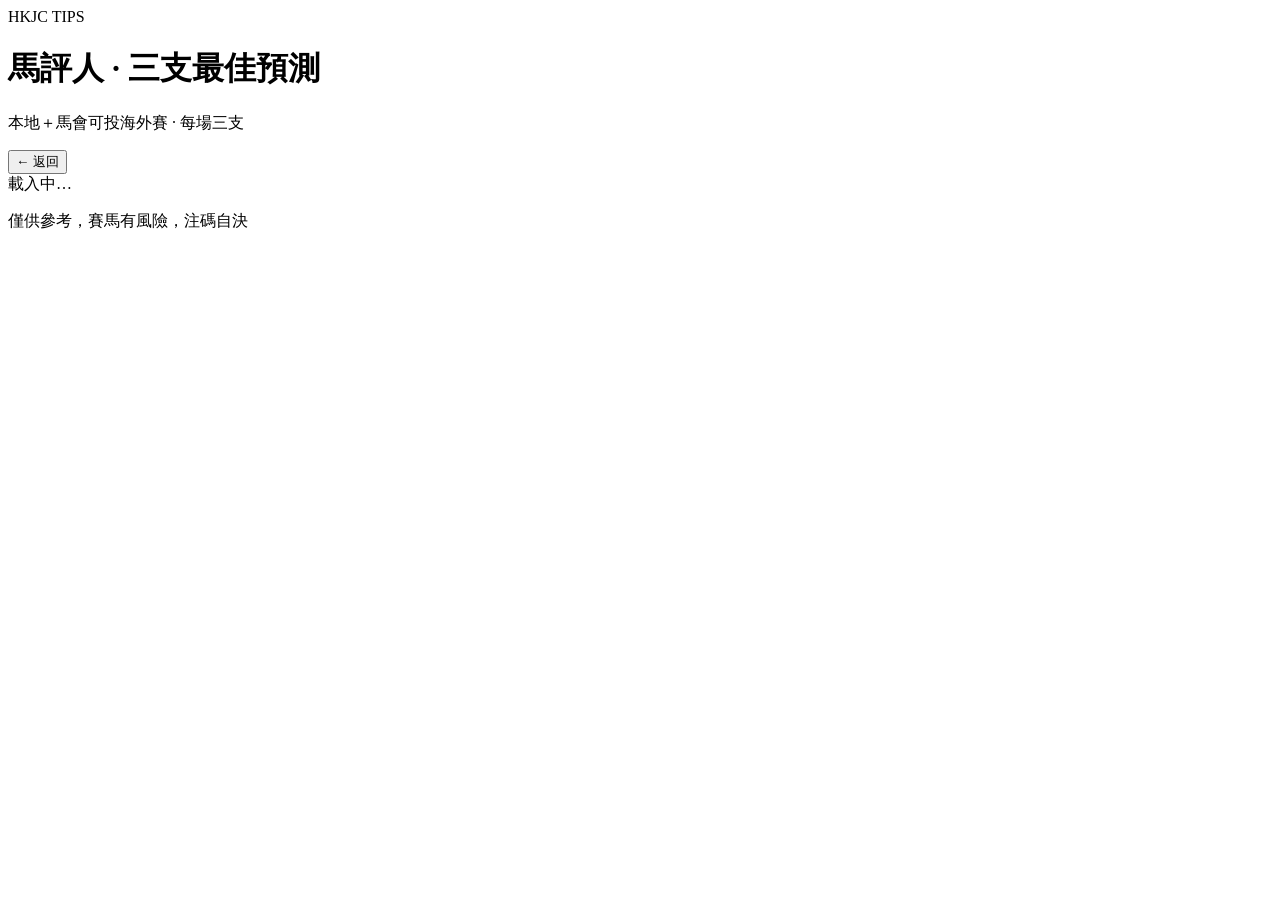
==== docs/index.html @ e27953b1 "Add HKJC tip board under docs/" ====
<!DOCTYPE html>
<html lang="zh-HK">
<head>
  <meta charset="UTF-8" />
  <meta name="viewport" content="width=device-width, initial-scale=1, viewport-fit=cover" />
  <meta name="theme-color" content="#b8dff5" />
  <meta name="description" content="馬評人 · 三支最佳預測 — 每場只推三支" />
  <title>馬評人 · 三支最佳預測</title>
  <link rel="preconnect" href="https://fonts.googleapis.com" />
  <link rel="preconnect" href="https://fonts.gstatic.com" crossorigin />
  <link href="https://fonts.googleapis.com/css2?family=Noto+Sans+TC:wght@400;600;700&display=swap" rel="stylesheet" />
  <link rel="stylesheet" href="styles.css?v=1789803860" />
</head>
<body>
  <div class="app">
    <header class="header">
      <div class="header-eyebrow">HKJC TIPS</div>
      <h1>馬評人 · 三支最佳預測</h1>
      <p class="header-sub">本地＋馬會可投海外賽 · 每場三支</p>
      <p class="header-updated" id="header-updated"></p>
    </header>

    <nav id="nav-bar" class="nav-bar hidden" aria-label="導航">
      <button type="button" id="btn-back" class="btn-back" aria-label="返回賽日列表">
        ← 返回
      </button>
      <span id="nav-title" class="nav-title"></span>
    </nav>

    <div id="loading" class="state-msg">載入中…</div>

    <main id="view-meetings" class="meeting-list hidden" aria-label="賽日列表"></main>
    <main id="view-races" class="hidden" aria-label="場次預測"></main>

    <footer class="footer">
      <p>僅供參考，賽馬有風險，注碼自決</p>
    </footer>
  </div>
  <script src="app.js?v=1789803860"></script>
</body>
</html>
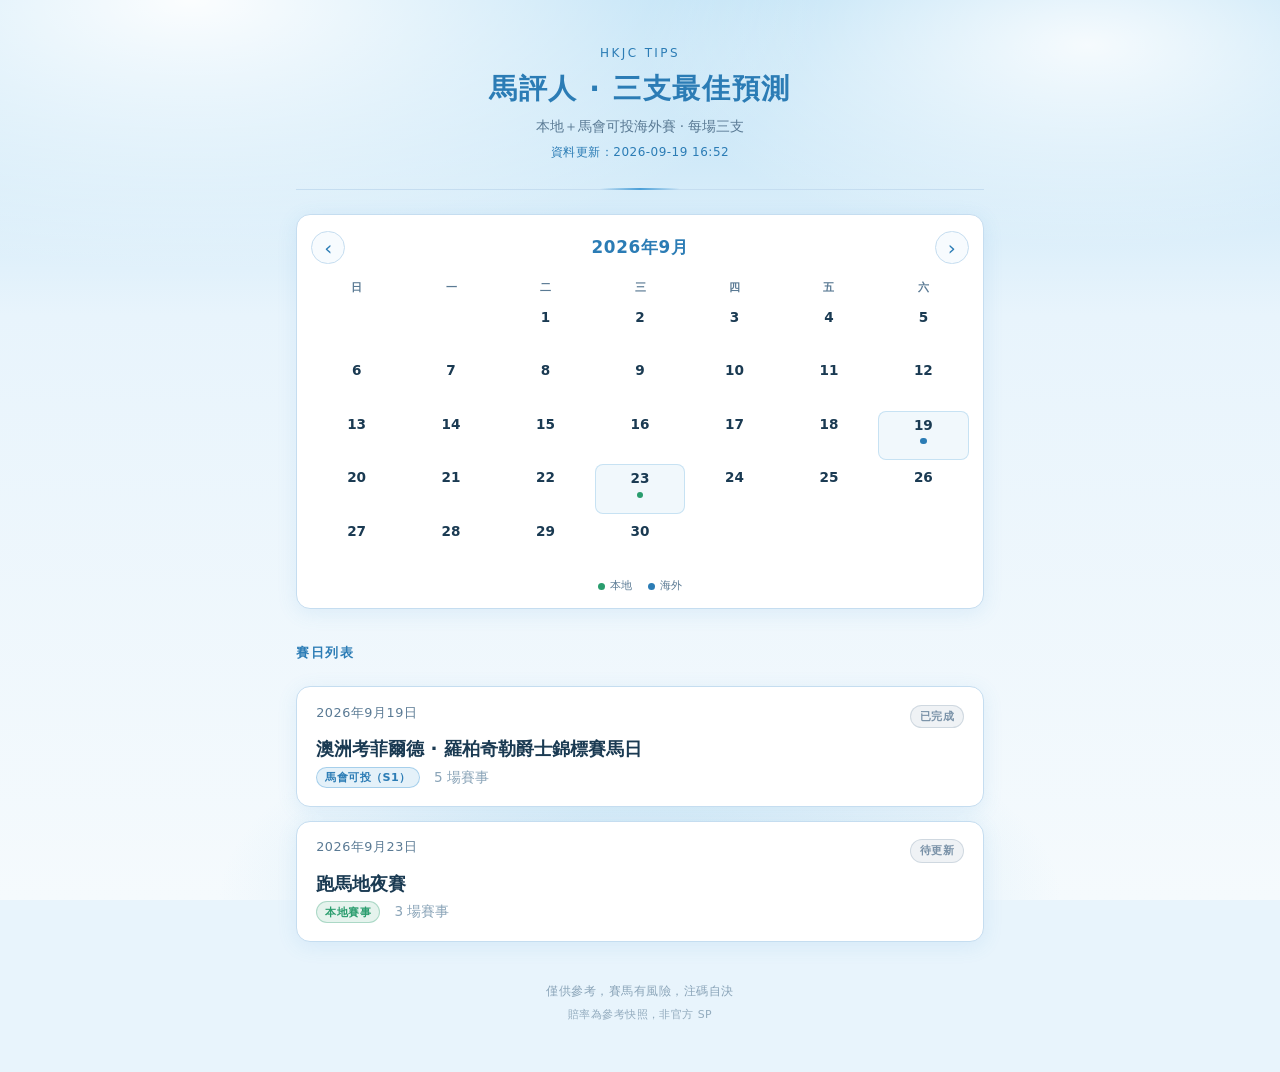
==== commit bfbe74bd: "Add calendar, post times, and odds" ====
--- a/docs/index.html
+++ b/docs/index.html
@@ -9,7 +9,7 @@
   <link rel="preconnect" href="https://fonts.googleapis.com" />
   <link rel="preconnect" href="https://fonts.gstatic.com" crossorigin />
   <link href="https://fonts.googleapis.com/css2?family=Noto+Sans+TC:wght@400;600;700&display=swap" rel="stylesheet" />
-  <link rel="stylesheet" href="styles.css?v=1789803860" />
+  <link rel="stylesheet" href="styles.css?v=202609191655" />
 </head>
 <body>
   <div class="app">
@@ -34,8 +34,9 @@
 
     <footer class="footer">
       <p>僅供參考，賽馬有風險，注碼自決</p>
+      <p class="footer-note">賠率為參考快照，非官方 SP</p>
     </footer>
   </div>
-  <script src="app.js?v=1789803860"></script>
+  <script src="app.js?v=202609191655"></script>
 </body>
 </html>
--- a/docs/styles.css
+++ b/docs/styles.css
@@ -0,0 +1,779 @@
+/* HKJC Tip Board — blue sky & white clouds */
+:root {
+  --bg: #e8f4fc;
+  --bg-elevated: #f7fbfe;
+  --bg-card: #ffffff;
+  --bg-card-hover: #f0f8ff;
+  --border: #c5ddf0;
+  --border-accent: #5ba3d9;
+  --text: #1a3a52;
+  --text-muted: #5a7a94;
+  --text-dim: #8aa4b8;
+  --sky: #4a9fd8;
+  --sky-deep: #2b7cb5;
+  --sky-soft: #7ec4ea;
+  --cloud: #ffffff;
+  --accent: #3d8ec9;
+  --badge-bg: linear-gradient(135deg, #4a9fd8, #7ec4ea);
+  --badge-text: #ffffff;
+  --rank1: #2b7cb5;
+  --rank2: #5a8fb0;
+  --rank3: #7a9eb5;
+  --status-live: #2a9d6e;
+  --status-pending: #7a92a8;
+  --radius: 14px;
+  --radius-sm: 10px;
+  --shadow: 0 4px 20px rgba(74, 159, 216, 0.12);
+  --font: "Noto Sans TC", "PingFang HK", "Microsoft JhengHei",
+    "Hiragino Sans GB", "Heiti TC", system-ui, sans-serif;
+}
+
+*,
+*::before,
+*::after {
+  box-sizing: border-box;
+  margin: 0;
+  padding: 0;
+}
+
+html {
+  font-size: 16px;
+  -webkit-text-size-adjust: 100%;
+}
+
+body {
+  font-family: var(--font);
+  background: var(--bg);
+  color: var(--text);
+  min-height: 100vh;
+  line-height: 1.5;
+  background-image:
+    radial-gradient(ellipse 90% 55% at 15% 0%, rgba(255, 255, 255, 0.95), transparent 55%),
+    radial-gradient(ellipse 70% 45% at 85% 5%, rgba(255, 255, 255, 0.85), transparent 50%),
+    radial-gradient(ellipse 60% 40% at 50% 100%, rgba(126, 196, 234, 0.35), transparent 55%),
+    linear-gradient(180deg, #b8dff5 0%, #e8f4fc 35%, #f5fafd 100%);
+  background-attachment: fixed;
+}
+
+.app {
+  max-width: 720px;
+  margin: 0 auto;
+  padding: 1.25rem 1rem 3rem;
+  min-height: 100vh;
+  display: flex;
+  flex-direction: column;
+}
+
+.header {
+  text-align: center;
+  padding: 1.5rem 0 1.75rem;
+  border-bottom: 1px solid var(--border);
+  margin-bottom: 1.5rem;
+  position: relative;
+}
+
+.header::after {
+  content: "";
+  position: absolute;
+  bottom: -1px;
+  left: 50%;
+  transform: translateX(-50%);
+  width: 80px;
+  height: 2px;
+  background: linear-gradient(90deg, transparent, var(--sky), transparent);
+}
+
+.header-eyebrow {
+  font-size: 0.75rem;
+  letter-spacing: 0.2em;
+  color: var(--sky-deep);
+  text-transform: uppercase;
+  margin-bottom: 0.4rem;
+}
+
+.header h1 {
+  font-size: 1.55rem;
+  font-weight: 700;
+  letter-spacing: 0.06em;
+  color: var(--sky-deep);
+}
+
+.header-sub {
+  margin-top: 0.35rem;
+  font-size: 0.85rem;
+  color: var(--text-muted);
+}
+
+.nav-bar {
+  display: flex;
+  align-items: center;
+  gap: 0.75rem;
+  margin-bottom: 1.25rem;
+  min-height: 2.25rem;
+}
+
+.btn-back {
+  appearance: none;
+  border: 1px solid var(--border);
+  background: var(--bg-card);
+  color: var(--text);
+  font-family: inherit;
+  font-size: 0.875rem;
+  padding: 0.45rem 0.9rem;
+  border-radius: 999px;
+  cursor: pointer;
+  display: inline-flex;
+  align-items: center;
+  gap: 0.35rem;
+  transition: background 0.15s, border-color 0.15s, box-shadow 0.15s;
+  box-shadow: var(--shadow);
+}
+
+.btn-back:hover {
+  background: var(--bg-card-hover);
+  border-color: var(--border-accent);
+}
+
+.btn-back:focus-visible {
+  outline: 2px solid var(--sky);
+  outline-offset: 2px;
+}
+
+.nav-title {
+  font-size: 0.95rem;
+  color: var(--text-muted);
+  flex: 1;
+  overflow: hidden;
+  text-overflow: ellipsis;
+  white-space: nowrap;
+}
+
+.meeting-list {
+  display: flex;
+  flex-direction: column;
+  gap: 0.85rem;
+}
+
+.meeting-card {
+  background: var(--bg-card);
+  border: 1px solid var(--border);
+  border-radius: var(--radius);
+  padding: 1.1rem 1.2rem;
+  cursor: pointer;
+  transition: background 0.15s, border-color 0.15s, transform 0.12s, box-shadow 0.15s;
+  box-shadow: var(--shadow);
+  text-align: left;
+  width: 100%;
+  font-family: inherit;
+  color: inherit;
+}
+
+.meeting-card:hover {
+  background: var(--bg-card-hover);
+  border-color: var(--border-accent);
+  transform: translateY(-1px);
+  box-shadow: 0 6px 24px rgba(74, 159, 216, 0.18);
+}
+
+.meeting-card:focus-visible {
+  outline: 2px solid var(--sky);
+  outline-offset: 2px;
+}
+
+.meeting-card-top {
+  display: flex;
+  justify-content: space-between;
+  align-items: flex-start;
+  gap: 0.75rem;
+  margin-bottom: 0.5rem;
+}
+
+.meeting-date {
+  font-size: 0.8rem;
+  color: var(--text-muted);
+  letter-spacing: 0.04em;
+}
+
+.meeting-venue {
+  font-size: 1.15rem;
+  font-weight: 700;
+  color: var(--text);
+  margin-bottom: 0.35rem;
+}
+
+.meeting-meta {
+  font-size: 0.85rem;
+  color: var(--text-dim);
+}
+
+.status-pill {
+  font-size: 0.7rem;
+  font-weight: 600;
+  padding: 0.2rem 0.55rem;
+  border-radius: 999px;
+  white-space: nowrap;
+  letter-spacing: 0.04em;
+}
+
+.status-pill.live {
+  background: rgba(42, 157, 110, 0.12);
+  color: var(--status-live);
+  border: 1px solid rgba(42, 157, 110, 0.3);
+}
+
+.status-pill.pending {
+  background: rgba(122, 146, 168, 0.12);
+  color: var(--status-pending);
+  border: 1px solid rgba(122, 146, 168, 0.28);
+}
+
+.race-list {
+  display: flex;
+  flex-direction: column;
+  gap: 1.25rem;
+}
+
+.race-block {
+  background: var(--bg-card);
+  border: 1px solid var(--border);
+  border-radius: var(--radius);
+  overflow: hidden;
+  box-shadow: var(--shadow);
+}
+
+.race-header {
+  padding: 0.9rem 1.1rem;
+  border-bottom: 1px solid var(--border);
+  display: flex;
+  align-items: baseline;
+  justify-content: space-between;
+  gap: 0.75rem;
+  background: linear-gradient(180deg, #f0f8ff, var(--bg-elevated));
+}
+
+.race-no-name {
+  display: flex;
+  align-items: baseline;
+  gap: 0.6rem;
+  flex-wrap: wrap;
+}
+
+.race-no {
+  font-weight: 700;
+  color: var(--sky-deep);
+  font-size: 0.95rem;
+  letter-spacing: 0.03em;
+}
+
+.race-name {
+  font-size: 1rem;
+  font-weight: 600;
+  color: var(--text);
+}
+
+.race-note {
+  font-size: 0.75rem;
+  color: var(--text-muted);
+  white-space: nowrap;
+}
+
+.section-label {
+  padding: 0.65rem 1.1rem 0.35rem;
+  font-size: 0.75rem;
+  letter-spacing: 0.12em;
+  color: var(--sky-deep);
+  font-weight: 600;
+}
+
+.top3-list {
+  list-style: none;
+  padding: 0.25rem 0.75rem 0.9rem;
+}
+
+.horse-row {
+  display: grid;
+  grid-template-columns: 2rem 2.4rem 1fr auto;
+  align-items: center;
+  gap: 0.65rem;
+  padding: 0.7rem 0.5rem;
+  border-radius: var(--radius-sm);
+  border-bottom: 1px solid rgba(197, 221, 240, 0.7);
+}
+
+.horse-row:last-child {
+  border-bottom: none;
+}
+
+.horse-row.rank-1 {
+  background: linear-gradient(90deg, rgba(74, 159, 216, 0.12), transparent 70%);
+}
+
+.rank-mark {
+  font-size: 1.15rem;
+  font-weight: 700;
+  text-align: center;
+  line-height: 1;
+}
+
+.rank-mark.r1 { color: var(--rank1); }
+.rank-mark.r2 { color: var(--rank2); }
+.rank-mark.r3 { color: var(--rank3); }
+
+.saddle {
+  width: 2.2rem;
+  height: 2.2rem;
+  display: flex;
+  align-items: center;
+  justify-content: center;
+  border-radius: 6px;
+  font-weight: 800;
+  font-size: 0.95rem;
+  background: #f5fafd;
+  border: 2px solid var(--border);
+  color: var(--text);
+}
+
+.horse-row.rank-1 .saddle {
+  border-color: var(--sky);
+  color: var(--sky-deep);
+  background: #eaf5fc;
+  box-shadow: 0 0 10px rgba(74, 159, 216, 0.2);
+}
+
+.horse-names {
+  min-width: 0;
+}
+
+.horse-zh {
+  font-size: 1.05rem;
+  font-weight: 700;
+  color: var(--text);
+  overflow: hidden;
+  text-overflow: ellipsis;
+  white-space: nowrap;
+}
+
+.horse-en {
+  font-size: 0.75rem;
+  color: var(--text-muted);
+  overflow: hidden;
+  text-overflow: ellipsis;
+  white-space: nowrap;
+  margin-top: 0.1rem;
+}
+
+.badge-win {
+  font-size: 0.65rem;
+  font-weight: 700;
+  letter-spacing: 0.06em;
+  padding: 0.25rem 0.5rem;
+  border-radius: 4px;
+  background: var(--badge-bg);
+  color: var(--badge-text);
+  white-space: nowrap;
+  box-shadow: 0 2px 8px rgba(74, 159, 216, 0.3);
+}
+
+.empty-tip {
+  padding: 1.25rem 1.1rem 1.4rem;
+  text-align: center;
+  color: var(--text-dim);
+  font-size: 0.95rem;
+  letter-spacing: 0.15em;
+}
+
+.state-msg {
+  text-align: center;
+  padding: 2.5rem 1rem;
+  color: var(--text-muted);
+  font-size: 0.95rem;
+}
+
+.state-msg.error {
+  color: #c45c5c;
+}
+
+.footer {
+  margin-top: auto;
+  padding-top: 2.5rem;
+  text-align: center;
+}
+
+.footer p {
+  font-size: 0.75rem;
+  color: var(--text-dim);
+  letter-spacing: 0.04em;
+  line-height: 1.6;
+}
+
+.hidden {
+  display: none !important;
+}
+
+@media (max-width: 480px) {
+  .header h1 {
+    font-size: 1.3rem;
+  }
+
+  .app {
+    padding: 1rem 0.75rem 2.5rem;
+  }
+
+  .horse-row {
+    grid-template-columns: 1.75rem 2.1rem 1fr auto;
+    gap: 0.45rem;
+  }
+
+  .horse-zh {
+    font-size: 0.98rem;
+  }
+
+  .badge-win {
+    font-size: 0.6rem;
+    padding: 0.2rem 0.4rem;
+  }
+
+  .meeting-venue {
+    font-size: 1.05rem;
+  }
+}
+
+@media (min-width: 640px) {
+  .header h1 {
+    font-size: 1.75rem;
+  }
+}
+
+
+.type-pill {
+  display: inline-block;
+  font-size: 0.7rem;
+  font-weight: 600;
+  padding: 0.15rem 0.5rem;
+  border-radius: 999px;
+  margin-right: 0.4rem;
+  letter-spacing: 0.04em;
+}
+.type-pill.overseas {
+  background: rgba(74, 159, 216, 0.15);
+  color: var(--sky-deep);
+  border: 1px solid rgba(74, 159, 216, 0.4);
+}
+.type-pill.local {
+  background: rgba(42, 157, 110, 0.12);
+  color: var(--status-live);
+  border: 1px solid rgba(42, 157, 110, 0.3);
+}
+.meeting-meta-row {
+  display: flex;
+  flex-wrap: wrap;
+  align-items: center;
+  gap: 0.35rem 0.5rem;
+  font-size: 0.85rem;
+  color: var(--text-dim);
+}
+
+.header-updated {
+  margin-top: 0.4rem;
+  font-size: 0.75rem;
+  color: var(--sky-deep);
+  letter-spacing: 0.04em;
+}
+
+/* ——— Calendar ——— */
+.calendar-panel {
+  background: var(--bg-card);
+  border: 1px solid var(--border);
+  border-radius: var(--radius);
+  padding: 1rem 0.9rem 0.85rem;
+  margin-bottom: 1.25rem;
+  box-shadow: var(--shadow);
+}
+
+.cal-header {
+  display: flex;
+  align-items: center;
+  justify-content: space-between;
+  gap: 0.5rem;
+  margin-bottom: 0.75rem;
+}
+
+.cal-title {
+  font-size: 1.05rem;
+  font-weight: 700;
+  color: var(--sky-deep);
+  letter-spacing: 0.04em;
+}
+
+.cal-nav {
+  appearance: none;
+  width: 2.1rem;
+  height: 2.1rem;
+  border-radius: 999px;
+  border: 1px solid var(--border);
+  background: var(--bg-elevated);
+  color: var(--sky-deep);
+  font-size: 1.25rem;
+  line-height: 1;
+  cursor: pointer;
+  font-family: inherit;
+  transition: background 0.15s, border-color 0.15s;
+}
+
+.cal-nav:hover {
+  background: var(--bg-card-hover);
+  border-color: var(--border-accent);
+}
+
+.cal-nav:focus-visible {
+  outline: 2px solid var(--sky);
+  outline-offset: 2px;
+}
+
+.cal-weekdays {
+  display: grid;
+  grid-template-columns: repeat(7, 1fr);
+  gap: 0.2rem;
+  margin-bottom: 0.25rem;
+}
+
+.cal-wd {
+  text-align: center;
+  font-size: 0.7rem;
+  color: var(--text-muted);
+  font-weight: 600;
+  padding: 0.2rem 0;
+}
+
+.cal-grid {
+  display: grid;
+  grid-template-columns: repeat(7, 1fr);
+  gap: 0.25rem;
+}
+
+.cal-cell {
+  position: relative;
+  min-height: 3.1rem;
+  border-radius: 8px;
+  padding: 0.25rem 0.15rem 0.35rem;
+  display: flex;
+  flex-direction: column;
+  align-items: center;
+  gap: 0.1rem;
+  background: transparent;
+}
+
+.cal-cell.empty {
+  visibility: hidden;
+  pointer-events: none;
+}
+
+.cal-cell.race-day {
+  cursor: pointer;
+  background: rgba(74, 159, 216, 0.08);
+  border: 1px solid rgba(74, 159, 216, 0.25);
+  transition: background 0.12s, border-color 0.12s, transform 0.1s;
+}
+
+.cal-cell.race-day:hover {
+  background: rgba(74, 159, 216, 0.16);
+  border-color: var(--border-accent);
+  transform: translateY(-1px);
+}
+
+.cal-cell.race-day:focus-visible {
+  outline: 2px solid var(--sky);
+  outline-offset: 1px;
+}
+
+.cal-cell.today .cal-num {
+  background: var(--sky-deep);
+  color: #fff;
+  border-radius: 999px;
+  width: 1.55rem;
+  height: 1.55rem;
+  display: inline-flex;
+  align-items: center;
+  justify-content: center;
+}
+
+.cal-num {
+  font-size: 0.85rem;
+  font-weight: 700;
+  color: var(--text);
+  line-height: 1.4;
+}
+
+.cal-dots {
+  display: flex;
+  gap: 0.2rem;
+  margin-top: 0.1rem;
+}
+
+.cal-dot {
+  display: inline-block;
+  width: 0.4rem;
+  height: 0.4rem;
+  border-radius: 50%;
+  vertical-align: middle;
+}
+
+.cal-dot.local {
+  background: var(--status-live);
+}
+
+.cal-dot.overseas {
+  background: var(--sky-deep);
+}
+
+.cal-day-label {
+  font-size: 0.55rem;
+  color: var(--text-muted);
+  line-height: 1.2;
+  text-align: center;
+  max-width: 100%;
+  overflow: hidden;
+  text-overflow: ellipsis;
+  white-space: nowrap;
+  letter-spacing: 0;
+}
+
+.cal-legend {
+  display: flex;
+  gap: 1rem;
+  justify-content: center;
+  margin-top: 0.65rem;
+  font-size: 0.7rem;
+  color: var(--text-muted);
+}
+
+.cal-legend span {
+  display: inline-flex;
+  align-items: center;
+  gap: 0.3rem;
+}
+
+.cal-legend .cal-dot {
+  width: 0.45rem;
+  height: 0.45rem;
+}
+
+.section-heading {
+  font-size: 0.8rem;
+  font-weight: 700;
+  letter-spacing: 0.12em;
+  color: var(--sky-deep);
+  margin-bottom: 0.65rem;
+}
+
+.meeting-list-inner {
+  display: flex;
+  flex-direction: column;
+  gap: 0.85rem;
+}
+
+/* ——— Post time ——— */
+.race-post {
+  font-size: 0.8rem;
+  font-weight: 700;
+  color: var(--sky-deep);
+  background: rgba(74, 159, 216, 0.12);
+  border: 1px solid rgba(74, 159, 216, 0.35);
+  padding: 0.1rem 0.45rem;
+  border-radius: 6px;
+  letter-spacing: 0.02em;
+  font-variant-numeric: tabular-nums;
+}
+
+/* ——— Odds ——— */
+.horse-row {
+  grid-template-columns: 2rem 2.4rem 1fr auto;
+}
+
+.horse-zh-row {
+  display: flex;
+  align-items: center;
+  gap: 0.4rem;
+  flex-wrap: wrap;
+  min-width: 0;
+}
+
+.odds-block {
+  display: flex;
+  flex-direction: column;
+  align-items: flex-end;
+  gap: 0.05rem;
+  min-width: 3.4rem;
+  text-align: right;
+}
+
+.odds-label {
+  font-size: 0.6rem;
+  font-weight: 600;
+  letter-spacing: 0.08em;
+  color: var(--text-muted);
+}
+
+.odds-win {
+  font-size: 0.95rem;
+  font-weight: 800;
+  color: var(--sky-deep);
+  font-variant-numeric: tabular-nums;
+  letter-spacing: 0.02em;
+}
+
+.odds-place {
+  font-size: 0.65rem;
+  color: var(--text-muted);
+  font-variant-numeric: tabular-nums;
+}
+
+.footer-note {
+  margin-top: 0.35rem;
+  font-size: 0.68rem !important;
+  color: var(--text-dim);
+  opacity: 0.9;
+}
+
+/* ——— Toast ——— */
+.toast {
+  position: fixed;
+  left: 50%;
+  bottom: 2rem;
+  transform: translateX(-50%) translateY(1rem);
+  background: rgba(26, 58, 82, 0.92);
+  color: #fff;
+  padding: 0.65rem 1.2rem;
+  border-radius: 999px;
+  font-size: 0.875rem;
+  font-family: var(--font);
+  box-shadow: 0 8px 28px rgba(26, 58, 82, 0.28);
+  opacity: 0;
+  pointer-events: none;
+  transition: opacity 0.2s, transform 0.2s;
+  z-index: 1000;
+  letter-spacing: 0.06em;
+}
+
+.toast.show {
+  opacity: 1;
+  transform: translateX(-50%) translateY(0);
+}
+
+@media (max-width: 480px) {
+  .cal-cell {
+    min-height: 2.7rem;
+  }
+
+  .cal-day-label {
+    display: none;
+  }
+
+  .horse-row {
+    grid-template-columns: 1.75rem 2.1rem 1fr auto;
+  }
+
+  .odds-win {
+    font-size: 0.88rem;
+  }
+}
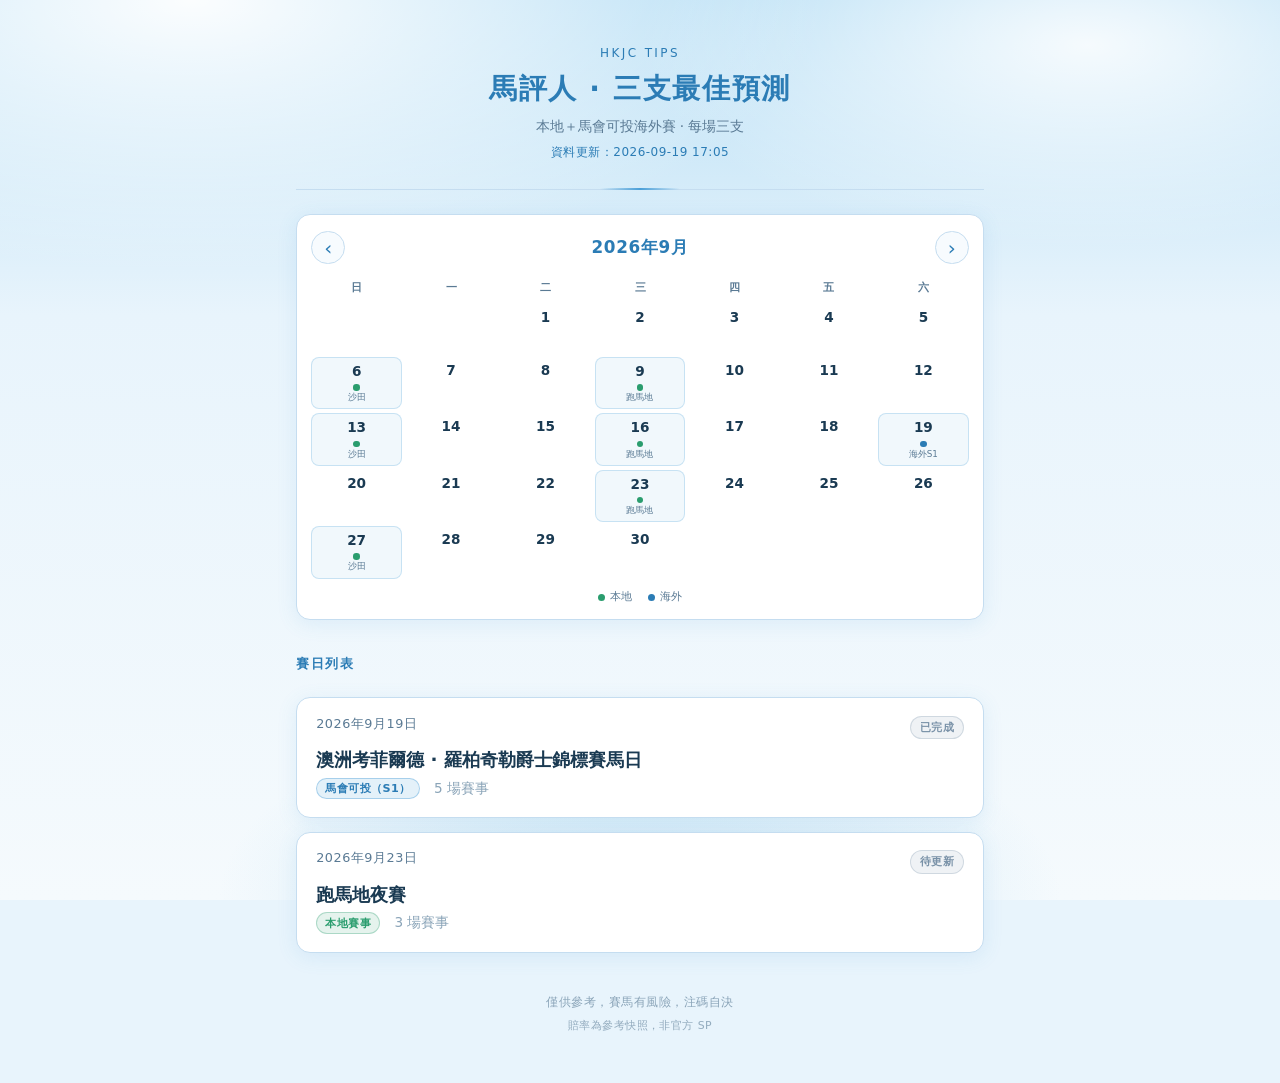
==== commit a02cbe96: "tip board: cache-bust assets for 2026-09-19 17:05 results Co-authored-by: Annie-bot8888 <Annie-bot88" ====
--- a/docs/index.html
+++ b/docs/index.html
@@ -9,7 +9,7 @@
   <link rel="preconnect" href="https://fonts.googleapis.com" />
   <link rel="preconnect" href="https://fonts.gstatic.com" crossorigin />
   <link href="https://fonts.googleapis.com/css2?family=Noto+Sans+TC:wght@400;600;700&display=swap" rel="stylesheet" />
-  <link rel="stylesheet" href="styles.css?v=202609191655" />
+  <link rel="stylesheet" href="styles.css?v=202609191705" />
 </head>
 <body>
   <div class="app">
@@ -37,6 +37,6 @@
       <p class="footer-note">賠率為參考快照，非官方 SP</p>
     </footer>
   </div>
-  <script src="app.js?v=202609191655"></script>
+  <script src="app.js?v=202609191705"></script>
 </body>
 </html>
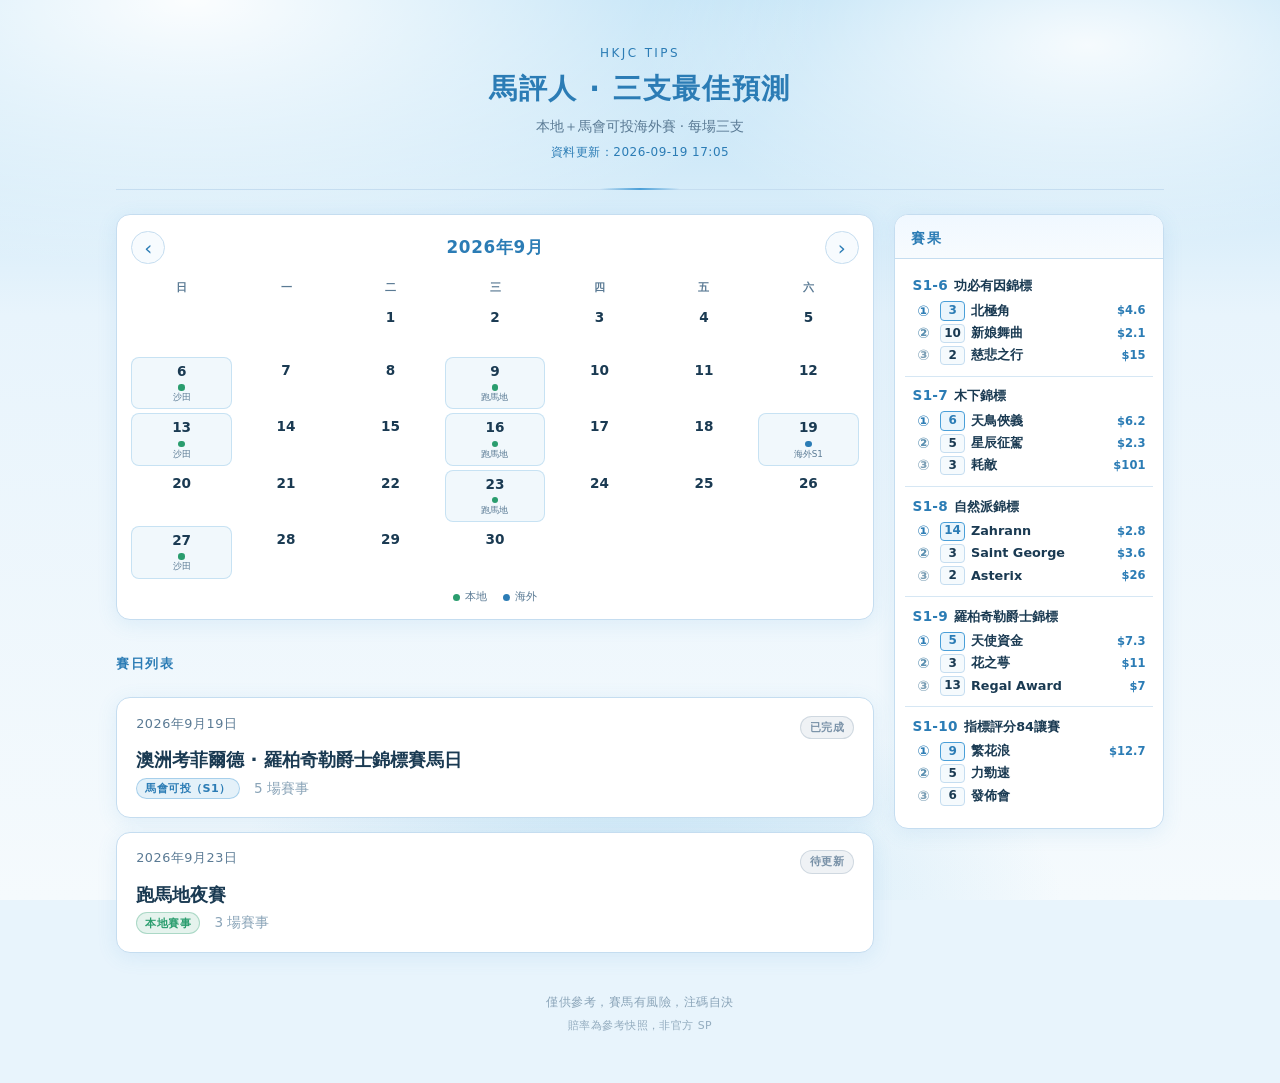
==== commit 25e672b7: "Add results sidebar panel" ====
--- a/docs/index.html
+++ b/docs/index.html
@@ -9,7 +9,7 @@
   <link rel="preconnect" href="https://fonts.googleapis.com" />
   <link rel="preconnect" href="https://fonts.gstatic.com" crossorigin />
   <link href="https://fonts.googleapis.com/css2?family=Noto+Sans+TC:wght@400;600;700&display=swap" rel="stylesheet" />
-  <link rel="stylesheet" href="styles.css?v=202609191705" />
+  <link rel="stylesheet" href="styles.css?v=202609191722" />
 </head>
 <body>
   <div class="app">
@@ -29,14 +29,30 @@
 
     <div id="loading" class="state-msg">載入中…</div>
 
-    <main id="view-meetings" class="meeting-list hidden" aria-label="賽日列表"></main>
-    <main id="view-races" class="hidden" aria-label="場次預測"></main>
+    <div class="layout">
+      <div class="main-col">
+        <main id="view-meetings" class="meeting-list hidden" aria-label="賽日列表"></main>
+        <main id="view-races" class="hidden" aria-label="場次預測"></main>
+      </div>
+
+      <aside id="results-sidebar" class="results-sidebar" aria-label="賽果">
+        <button type="button" id="results-toggle" class="results-toggle" aria-expanded="false" aria-controls="results-panel">
+          <span class="results-toggle-label">賽果</span>
+          <span id="results-count" class="results-count"></span>
+          <span class="results-chevron" aria-hidden="true">▼</span>
+        </button>
+        <div id="results-panel" class="results-panel" hidden>
+          <h2 class="results-title">賽果</h2>
+          <div id="results-body" class="results-body"></div>
+        </div>
+      </aside>
+    </div>
 
     <footer class="footer">
       <p>僅供參考，賽馬有風險，注碼自決</p>
       <p class="footer-note">賠率為參考快照，非官方 SP</p>
     </footer>
   </div>
-  <script src="app.js?v=202609191705"></script>
+  <script src="app.js?v=202609191722"></script>
 </body>
 </html>
--- a/docs/styles.css
+++ b/docs/styles.css
@@ -777,3 +777,255 @@
     font-size: 0.88rem;
   }
 }
+
+/* ——— Layout: main + results sidebar ——— */
+.layout {
+  display: flex;
+  flex-direction: column;
+  gap: 1rem;
+  flex: 1;
+  min-width: 0;
+}
+
+.main-col {
+  min-width: 0;
+  order: 1;
+}
+
+.results-sidebar {
+  order: 2;
+  min-width: 0;
+}
+
+.results-toggle {
+  appearance: none;
+  width: 100%;
+  display: flex;
+  align-items: center;
+  gap: 0.5rem;
+  padding: 0.7rem 1rem;
+  border: 1px solid var(--border);
+  border-radius: var(--radius);
+  background: var(--bg-card);
+  color: var(--sky-deep);
+  font-family: inherit;
+  font-size: 0.95rem;
+  font-weight: 700;
+  letter-spacing: 0.08em;
+  cursor: pointer;
+  box-shadow: var(--shadow);
+  transition: background 0.15s, border-color 0.15s;
+}
+
+.results-toggle:hover {
+  background: var(--bg-card-hover);
+  border-color: var(--border-accent);
+}
+
+.results-toggle:focus-visible {
+  outline: 2px solid var(--sky);
+  outline-offset: 2px;
+}
+
+.results-toggle-label {
+  flex: 0 0 auto;
+}
+
+.results-count {
+  flex: 1;
+  font-size: 0.75rem;
+  font-weight: 600;
+  color: var(--text-muted);
+  letter-spacing: 0.04em;
+  text-align: left;
+}
+
+.results-chevron {
+  font-size: 0.65rem;
+  color: var(--text-muted);
+  transition: transform 0.2s;
+}
+
+.results-sidebar.is-open .results-chevron {
+  transform: rotate(180deg);
+}
+
+.results-panel {
+  margin-top: 0.5rem;
+  background: var(--bg-card);
+  border: 1px solid var(--border);
+  border-radius: var(--radius);
+  box-shadow: var(--shadow);
+  overflow: hidden;
+}
+
+.results-panel[hidden] {
+  display: none !important;
+}
+
+.results-title {
+  display: none;
+  font-size: 0.85rem;
+  font-weight: 700;
+  letter-spacing: 0.14em;
+  color: var(--sky-deep);
+  padding: 0.85rem 1rem 0.55rem;
+  border-bottom: 1px solid var(--border);
+  background: linear-gradient(180deg, #f0f8ff, var(--bg-elevated));
+}
+
+.results-body {
+  padding: 0.5rem 0.65rem 0.75rem;
+}
+
+.results-empty {
+  padding: 1.1rem 0.75rem;
+  text-align: center;
+  color: var(--text-dim);
+  font-size: 0.9rem;
+  letter-spacing: 0.1em;
+}
+
+.result-row {
+  padding: 0.55rem 0.45rem 0.65rem;
+  border-bottom: 1px solid rgba(197, 221, 240, 0.7);
+}
+
+.result-row:last-child {
+  border-bottom: none;
+}
+
+.result-race-head {
+  display: flex;
+  align-items: baseline;
+  gap: 0.4rem;
+  margin-bottom: 0.35rem;
+  flex-wrap: wrap;
+}
+
+.result-race-no {
+  font-weight: 700;
+  font-size: 0.85rem;
+  color: var(--sky-deep);
+  letter-spacing: 0.02em;
+}
+
+.result-race-name {
+  font-size: 0.8rem;
+  font-weight: 600;
+  color: var(--text);
+  overflow: hidden;
+  text-overflow: ellipsis;
+  white-space: nowrap;
+  max-width: 100%;
+}
+
+.result-places {
+  list-style: none;
+  display: flex;
+  flex-direction: column;
+  gap: 0.2rem;
+}
+
+.result-place {
+  display: grid;
+  grid-template-columns: 1.35rem 1.6rem 1fr auto;
+  align-items: center;
+  gap: 0.35rem;
+  font-size: 0.8rem;
+  line-height: 1.3;
+}
+
+.result-place .rm {
+  font-weight: 700;
+  text-align: center;
+  font-size: 0.9rem;
+}
+
+.result-place .rm.r1 { color: var(--rank1); }
+.result-place .rm.r2 { color: var(--rank2); }
+.result-place .rm.r3 { color: var(--rank3); }
+
+.result-place .sn {
+  font-weight: 800;
+  color: var(--text);
+  font-variant-numeric: tabular-nums;
+  text-align: center;
+  background: #f5fafd;
+  border: 1px solid var(--border);
+  border-radius: 4px;
+  font-size: 0.75rem;
+  padding: 0.05rem 0;
+}
+
+.result-place.r1 .sn {
+  border-color: var(--sky);
+  color: var(--sky-deep);
+  background: #eaf5fc;
+}
+
+.result-place .hz {
+  font-weight: 600;
+  color: var(--text);
+  overflow: hidden;
+  text-overflow: ellipsis;
+  white-space: nowrap;
+  min-width: 0;
+}
+
+.result-place .wo {
+  font-size: 0.72rem;
+  font-weight: 700;
+  color: var(--sky-deep);
+  font-variant-numeric: tabular-nums;
+  white-space: nowrap;
+}
+
+/* Desktop ≥900px: two columns, sticky sidebar */
+@media (min-width: 900px) {
+  .app {
+    max-width: 1080px;
+  }
+
+  .layout {
+    display: grid;
+    grid-template-columns: minmax(0, 1fr) 270px;
+    gap: 1.25rem;
+    align-items: start;
+  }
+
+  .main-col,
+  .results-sidebar {
+    order: unset;
+  }
+
+  .results-sidebar {
+    position: sticky;
+    top: 1rem;
+    max-height: calc(100vh - 2rem);
+    display: flex;
+    flex-direction: column;
+  }
+
+  .results-toggle {
+    display: none;
+  }
+
+  .results-panel {
+    margin-top: 0;
+    display: block !important;
+    max-height: calc(100vh - 2rem);
+    overflow-y: auto;
+  }
+
+  .results-panel[hidden] {
+    display: block !important;
+  }
+
+  .results-title {
+    display: block;
+    position: sticky;
+    top: 0;
+    z-index: 1;
+  }
+}
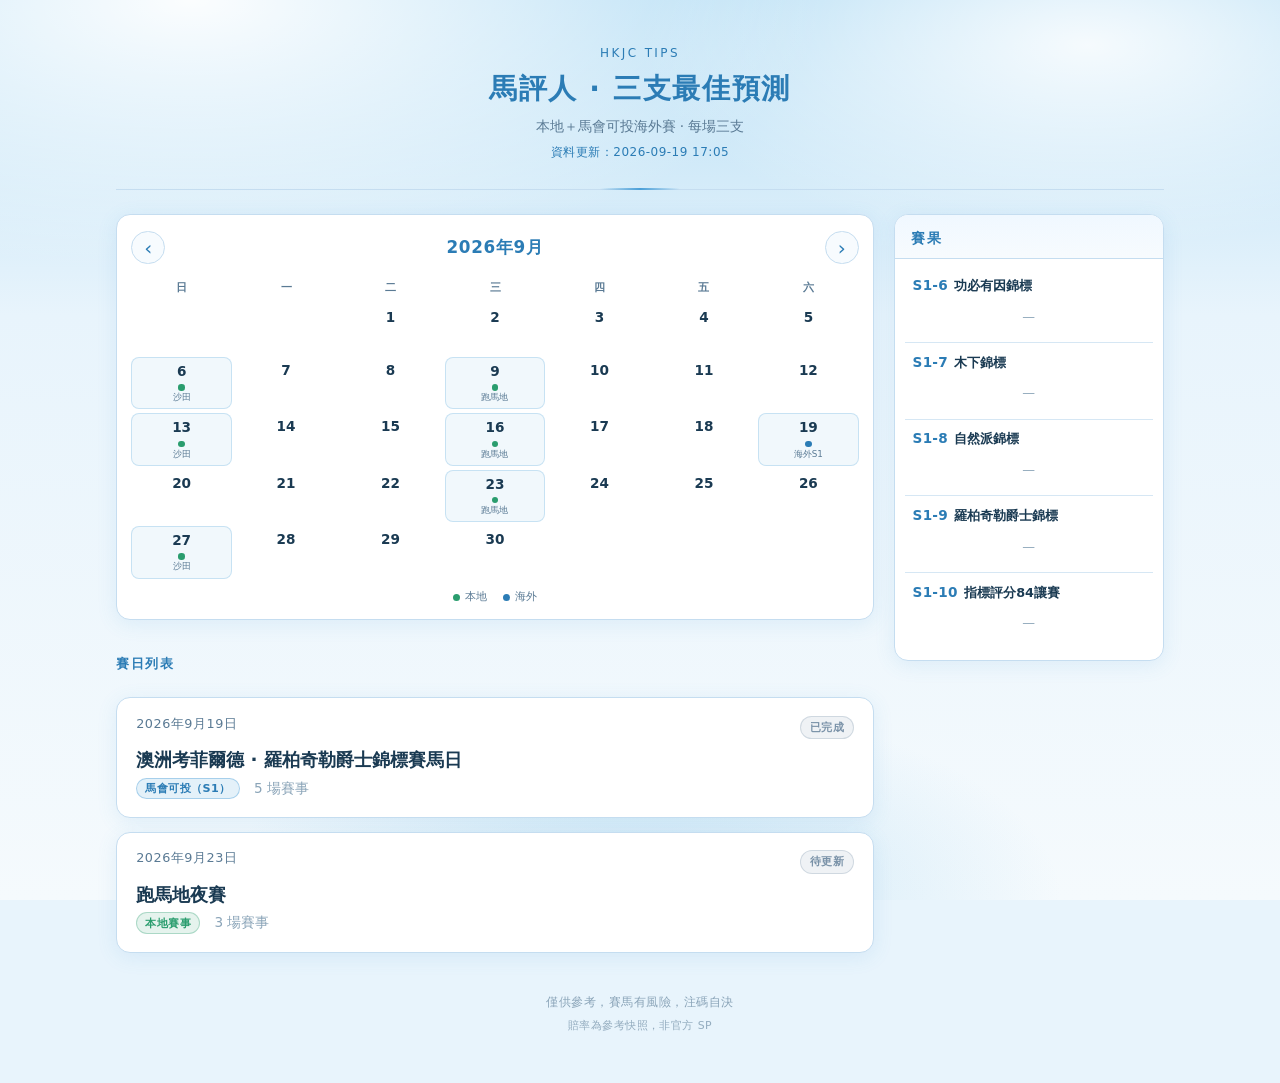
==== commit b4a3471a: "Race cards: tip vs result side-by-side compare" ====
--- a/docs/index.html
+++ b/docs/index.html
@@ -9,7 +9,7 @@
   <link rel="preconnect" href="https://fonts.googleapis.com" />
   <link rel="preconnect" href="https://fonts.gstatic.com" crossorigin />
   <link href="https://fonts.googleapis.com/css2?family=Noto+Sans+TC:wght@400;600;700&display=swap" rel="stylesheet" />
-  <link rel="stylesheet" href="styles.css?v=202609191722" />
+  <link rel="stylesheet" href="styles.css?v=202609191900" />
 </head>
 <body>
   <div class="app">
@@ -53,6 +53,6 @@
       <p class="footer-note">賠率為參考快照，非官方 SP</p>
     </footer>
   </div>
-  <script src="app.js?v=202609191722"></script>
+  <script src="app.js?v=202609191900"></script>
 </body>
 </html>
--- a/docs/styles.css
+++ b/docs/styles.css
@@ -382,6 +382,89 @@
   letter-spacing: 0.15em;
 }
 
+/* Tip vs official result side-by-side */
+.race-compare {
+  display: grid;
+  grid-template-columns: 1fr 1fr;
+  gap: 0;
+  border-top: 1px solid rgba(197, 221, 240, 0.85);
+}
+
+.compare-col {
+  min-width: 0;
+}
+
+.compare-col.tip-col {
+  border-right: 1px solid rgba(197, 221, 240, 0.85);
+  background: linear-gradient(180deg, rgba(240, 248, 255, 0.55), transparent 40%);
+}
+
+.compare-col.result-col {
+  background: linear-gradient(180deg, rgba(232, 246, 236, 0.45), transparent 40%);
+}
+
+.compare-col .section-label {
+  padding-top: 0.7rem;
+}
+
+.compare-col.result-col .section-label {
+  color: #2f7a4a;
+}
+
+.race-block.awaiting-result .compare-col.result-col {
+  opacity: 0.85;
+}
+
+.empty-tip.pending-result {
+  letter-spacing: 0.12em;
+  color: var(--text-muted);
+  font-size: 0.88rem;
+}
+
+.horse-row.match {
+  box-shadow: inset 3px 0 0 rgba(74, 159, 216, 0.55);
+  background: rgba(74, 159, 216, 0.08);
+}
+
+.horse-row.compact {
+  padding: 0.55rem 0.4rem;
+  grid-template-columns: 1.75rem 2.1rem 1fr auto;
+  gap: 0.4rem;
+}
+
+.horse-row.compact .horse-zh {
+  font-size: 0.95rem;
+}
+
+.horse-row.compact .horse-en {
+  font-size: 0.7rem;
+}
+
+.horse-row.compact .odds-block {
+  gap: 0.1rem;
+}
+
+.horse-row.compact .odds-label {
+  font-size: 0.6rem;
+}
+
+.horse-row.compact .saddle {
+  width: 1.95rem;
+  height: 1.95rem;
+  font-size: 0.85rem;
+}
+
+@media (max-width: 700px) {
+  .race-compare {
+    grid-template-columns: 1fr;
+  }
+
+  .compare-col.tip-col {
+    border-right: none;
+    border-bottom: 1px solid rgba(197, 221, 240, 0.85);
+  }
+}
+
 .state-msg {
   text-align: center;
   padding: 2.5rem 1rem;
